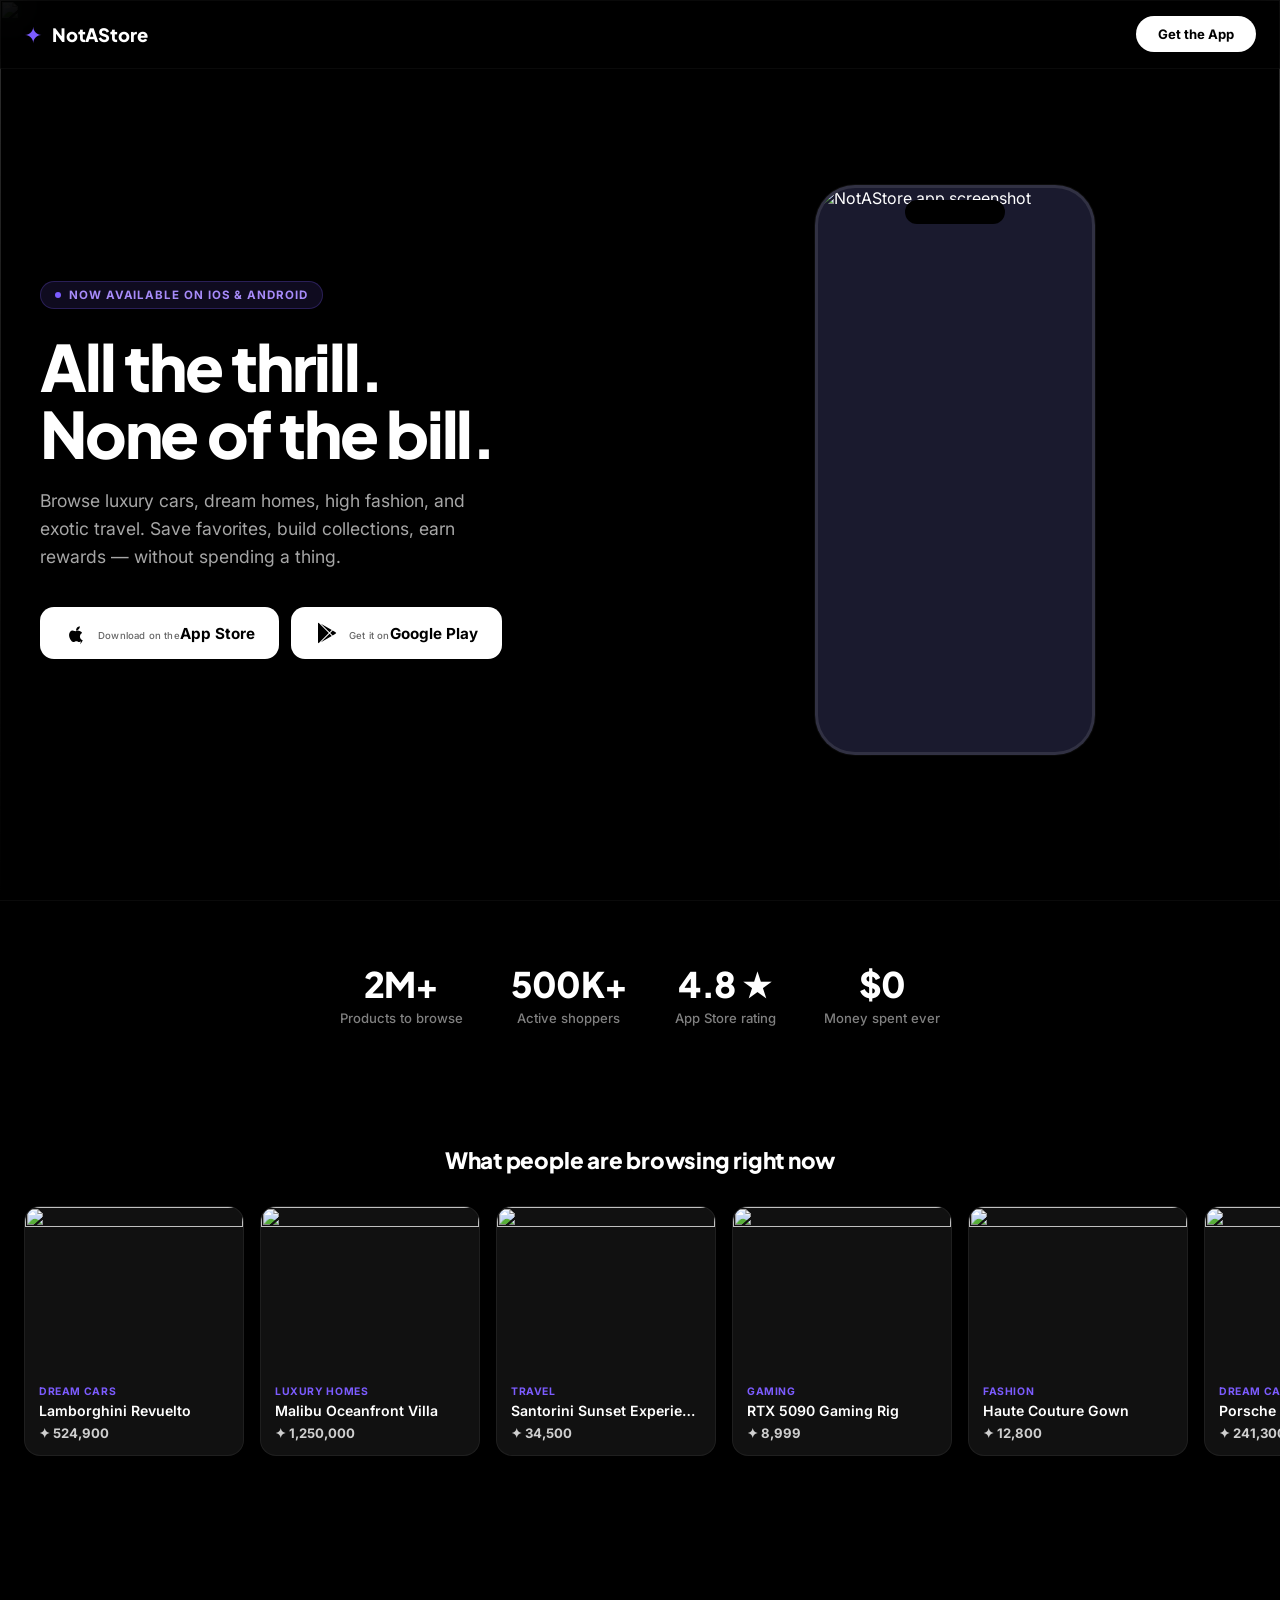
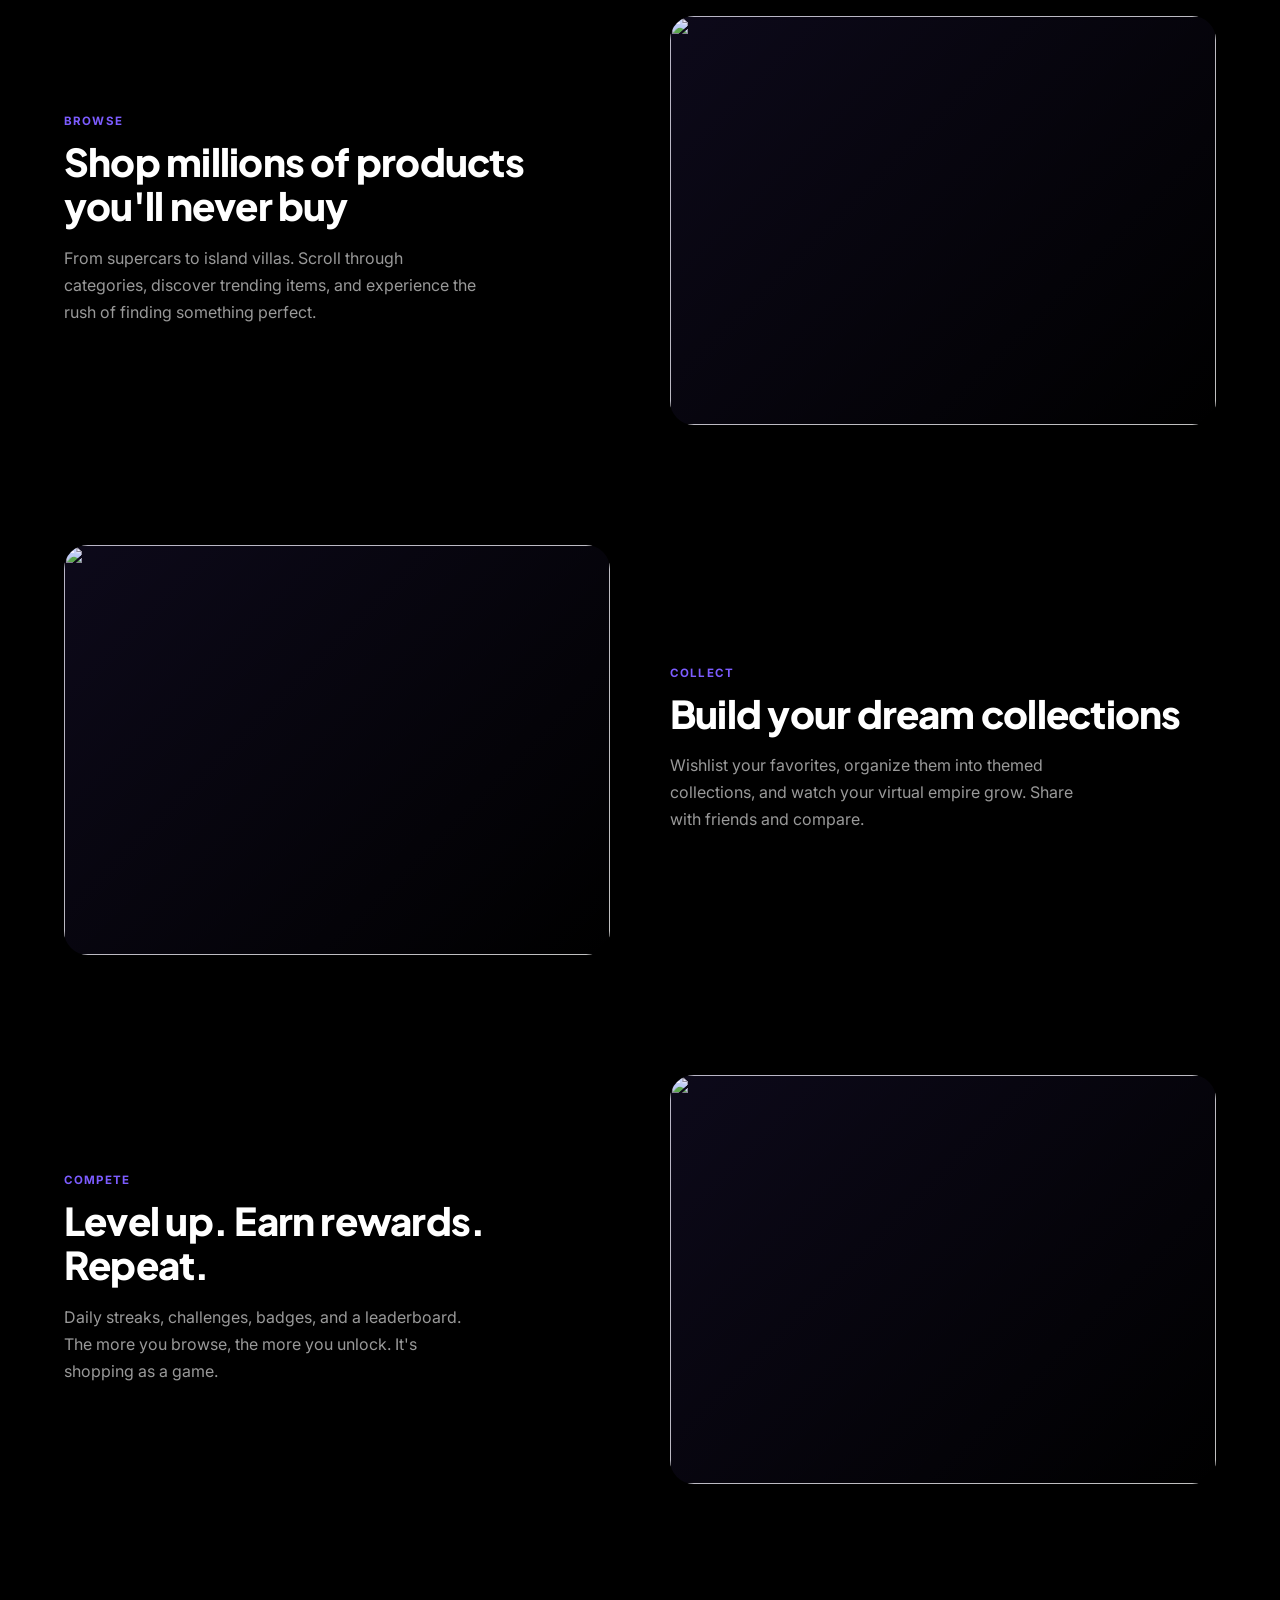
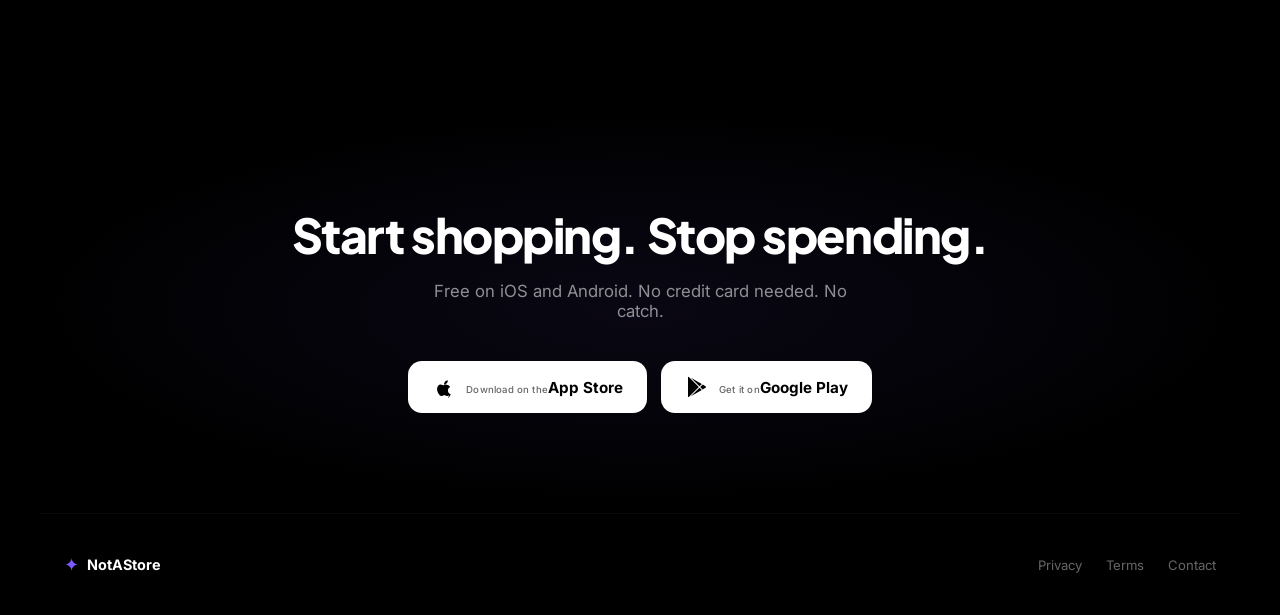
==== index.html @ e2fefe20 "Initial commit: NotAStore landing page" ====
<!DOCTYPE html>
<html lang="en">
<head>
  <meta charset="UTF-8" />
  <meta name="viewport" content="width=device-width, initial-scale=1.0, viewport-fit=cover" />
  <title>NotAStore — Shopping without buying</title>
  <meta name="description" content="The most addictive shopping app where you never spend a dime. Browse, collect, and wishlist dream products." />
  <meta name="theme-color" content="#0a0a0f" />
  <link rel="icon" href="data:image/svg+xml,<svg xmlns='http://www.w3.org/2000/svg' viewBox='0 0 100 100'><text y='.9em' font-size='90'>✦</text></svg>" />
  <meta property="og:title" content="NotAStore — Shopping without buying" />
  <meta property="og:description" content="Browse, collect, and wishlist dream products. No real purchases. Pure fun." />
  <meta property="og:type" content="website" />
  <meta property="og:url" content="https://notastore.app" />
  <link rel="preconnect" href="https://fonts.googleapis.com" />
  <link rel="preconnect" href="https://fonts.gstatic.com" crossorigin />
  <link href="https://fonts.googleapis.com/css2?family=Inter:wght@400;500;600;700;800;900&family=Plus+Jakarta+Sans:wght@600;700;800;900&display=swap" rel="stylesheet" />
  <style>
    *, *::before, *::after { margin: 0; padding: 0; box-sizing: border-box; }
    html { font-size: 16px; scroll-behavior: smooth; }
    body {
      font-family: 'Inter', -apple-system, sans-serif;
      background: #000;
      color: #fff;
      -webkit-font-smoothing: antialiased;
      overflow-x: hidden;
    }
    a { text-decoration: none; color: inherit; }
    img { display: block; max-width: 100%; }
    button { font-family: inherit; border: none; background: none; cursor: pointer; color: inherit; }

    /* ====== NAV ====== */
    .nav {
      position: fixed;
      top: 0;
      left: 0;
      right: 0;
      z-index: 100;
      padding: 16px 24px;
      display: flex;
      align-items: center;
      justify-content: space-between;
      background: rgba(0,0,0,0.6);
      backdrop-filter: blur(20px);
      -webkit-backdrop-filter: blur(20px);
      border-bottom: 1px solid rgba(255,255,255,0.04);
    }
    .nav__brand {
      display: flex;
      align-items: center;
      gap: 10px;
    }
    .nav__icon {
      font-size: 1.4rem;
      color: #7c5cff;
    }
    .nav__name {
      font-family: 'Plus Jakarta Sans', sans-serif;
      font-size: 1.15rem;
      font-weight: 800;
      letter-spacing: -0.01em;
    }
    .nav__download {
      padding: 10px 22px;
      background: #fff;
      color: #000;
      font-size: 0.82rem;
      font-weight: 700;
      border-radius: 999px;
      transition: transform 0.15s;
    }
    .nav__download:active { transform: scale(0.95); }

    /* ====== HERO ====== */
    .hero {
      position: relative;
      min-height: 100dvh;
      display: flex;
      align-items: center;
      padding: 120px 24px 80px;
    }
    .hero__bg {
      position: absolute;
      inset: 0;
      z-index: 0;
    }
    .hero__bg-img {
      width: 100%;
      height: 100%;
      object-fit: cover;
      opacity: 0.35;
    }
    .hero__bg-gradient {
      position: absolute;
      inset: 0;
      background: linear-gradient(to bottom, rgba(0,0,0,0.3) 0%, rgba(0,0,0,0.85) 70%, #000 100%);
    }
    .hero__inner {
      position: relative;
      z-index: 1;
      max-width: 1200px;
      margin: 0 auto;
      width: 100%;
      display: grid;
      grid-template-columns: 1fr 1fr;
      gap: 60px;
      align-items: center;
    }
    .hero__text { }
    .hero__tag {
      display: inline-flex;
      align-items: center;
      gap: 8px;
      padding: 6px 14px;
      background: rgba(124,92,255,0.12);
      border: 1px solid rgba(124,92,255,0.25);
      border-radius: 999px;
      font-size: 0.72rem;
      font-weight: 700;
      color: #a78bfa;
      text-transform: uppercase;
      letter-spacing: 0.08em;
      margin-bottom: 24px;
    }
    .hero__tag-dot {
      width: 6px;
      height: 6px;
      background: #7c5cff;
      border-radius: 50%;
      animation: blink 2s infinite;
    }
    @keyframes blink {
      0%, 100% { opacity: 1; }
      50% { opacity: 0.3; }
    }
    .hero__headline {
      font-family: 'Plus Jakarta Sans', sans-serif;
      font-size: clamp(2.4rem, 5vw, 4rem);
      font-weight: 900;
      line-height: 1.05;
      letter-spacing: -0.035em;
      margin-bottom: 20px;
    }
    .hero__sub {
      font-size: 1.1rem;
      color: rgba(255,255,255,0.65);
      line-height: 1.6;
      max-width: 440px;
      margin-bottom: 36px;
    }
    .hero__actions {
      display: flex;
      gap: 12px;
      flex-wrap: wrap;
    }
    .store-btn {
      display: inline-flex;
      align-items: center;
      gap: 10px;
      padding: 14px 24px;
      background: #fff;
      color: #000;
      border-radius: 14px;
      transition: transform 0.15s, box-shadow 0.2s;
    }
    .store-btn:hover {
      transform: translateY(-1px);
      box-shadow: 0 8px 24px rgba(255,255,255,0.08);
    }
    .store-btn__icon { width: 24px; height: 24px; flex-shrink: 0; }
    .store-btn__label { font-size: 0.6rem; font-weight: 500; opacity: 0.6; letter-spacing: 0.02em; }
    .store-btn__name { font-size: 0.95rem; font-weight: 700; margin-top: 1px; }

    /* Phone Mockup */
    .hero__phone {
      display: flex;
      justify-content: center;
    }
    .phone-frame {
      width: 280px;
      height: 570px;
      background: #1a1a2e;
      border-radius: 40px;
      border: 3px solid rgba(255,255,255,0.1);
      box-shadow: 0 40px 80px rgba(0,0,0,0.5), 0 0 0 1px rgba(255,255,255,0.05);
      overflow: hidden;
      position: relative;
    }
    .phone-frame__notch {
      position: absolute;
      top: 12px;
      left: 50%;
      transform: translateX(-50%);
      width: 100px;
      height: 24px;
      background: #000;
      border-radius: 20px;
      z-index: 2;
    }
    .phone-frame__screen {
      width: 100%;
      height: 100%;
      object-fit: cover;
    }

    /* ====== SOCIAL PROOF ====== */
    .proof {
      padding: 60px 24px;
      background: #000;
      border-top: 1px solid rgba(255,255,255,0.04);
    }
    .proof__inner {
      max-width: 900px;
      margin: 0 auto;
      display: flex;
      align-items: center;
      justify-content: center;
      gap: 48px;
      flex-wrap: wrap;
    }
    .proof__item {
      text-align: center;
    }
    .proof__number {
      font-family: 'Plus Jakarta Sans', sans-serif;
      font-size: 2.2rem;
      font-weight: 900;
      letter-spacing: -0.02em;
    }
    .proof__label {
      font-size: 0.82rem;
      color: rgba(255,255,255,0.5);
      margin-top: 4px;
      font-weight: 500;
    }

    /* ====== SHOWCASE ====== */
    .showcase {
      padding: 100px 24px;
      max-width: 1200px;
      margin: 0 auto;
    }
    .showcase__section {
      display: grid;
      grid-template-columns: 1fr 1fr;
      gap: 60px;
      align-items: center;
      margin-bottom: 120px;
    }
    .showcase__section:nth-child(even) .showcase__visual { order: -1; }
    .showcase__label {
      font-size: 0.72rem;
      font-weight: 700;
      text-transform: uppercase;
      letter-spacing: 0.1em;
      color: #7c5cff;
      margin-bottom: 12px;
    }
    .showcase__title {
      font-family: 'Plus Jakarta Sans', sans-serif;
      font-size: clamp(1.6rem, 3vw, 2.4rem);
      font-weight: 800;
      line-height: 1.15;
      letter-spacing: -0.02em;
      margin-bottom: 16px;
    }
    .showcase__desc {
      font-size: 1rem;
      color: rgba(255,255,255,0.6);
      line-height: 1.7;
      max-width: 420px;
    }
    .showcase__visual {
      border-radius: 24px;
      overflow: hidden;
      aspect-ratio: 4/3;
      position: relative;
    }
    .showcase__img {
      width: 100%;
      height: 100%;
      object-fit: cover;
    }
    .showcase__overlay {
      position: absolute;
      inset: 0;
      background: linear-gradient(135deg, rgba(124,92,255,0.1), transparent);
    }

    /* ====== PRODUCT STRIP ====== */
    .strip {
      padding: 60px 0;
      overflow: hidden;
    }
    .strip__title {
      font-family: 'Plus Jakarta Sans', sans-serif;
      font-size: 1.4rem;
      font-weight: 800;
      text-align: center;
      margin-bottom: 32px;
      letter-spacing: -0.01em;
    }
    .strip__row {
      display: flex;
      gap: 16px;
      padding: 0 24px;
      overflow-x: auto;
      scrollbar-width: none;
      -webkit-overflow-scrolling: touch;
    }
    .strip__row::-webkit-scrollbar { display: none; }
    .strip__card {
      flex-shrink: 0;
      width: 220px;
      border-radius: 16px;
      overflow: hidden;
      background: #111;
      border: 1px solid rgba(255,255,255,0.06);
      transition: transform 0.2s;
    }
    .strip__card:hover { transform: translateY(-4px); }
    .strip__card-img {
      width: 100%;
      aspect-ratio: 4/3;
      object-fit: cover;
    }
    .strip__card-body { padding: 14px; }
    .strip__card-cat {
      font-size: 0.65rem;
      font-weight: 700;
      color: #7c5cff;
      text-transform: uppercase;
      letter-spacing: 0.06em;
    }
    .strip__card-name {
      font-size: 0.88rem;
      font-weight: 600;
      margin-top: 4px;
      white-space: nowrap;
      overflow: hidden;
      text-overflow: ellipsis;
    }
    .strip__card-price {
      font-size: 0.82rem;
      font-weight: 700;
      margin-top: 6px;
      color: rgba(255,255,255,0.8);
    }

    /* ====== DOWNLOAD CTA ====== */
    .download {
      padding: 100px 24px;
      text-align: center;
      position: relative;
      overflow: hidden;
    }
    .download__bg {
      position: absolute;
      inset: 0;
      background: radial-gradient(ellipse at center, rgba(124,92,255,0.08) 0%, transparent 70%);
    }
    .download__inner {
      position: relative;
      z-index: 1;
    }
    .download__title {
      font-family: 'Plus Jakarta Sans', sans-serif;
      font-size: clamp(1.8rem, 4vw, 3rem);
      font-weight: 900;
      letter-spacing: -0.03em;
      margin-bottom: 16px;
    }
    .download__sub {
      font-size: 1.05rem;
      color: rgba(255,255,255,0.55);
      margin-bottom: 40px;
      max-width: 460px;
      margin-left: auto;
      margin-right: auto;
    }
    .download__buttons {
      display: flex;
      gap: 14px;
      justify-content: center;
      flex-wrap: wrap;
    }

    /* ====== FOOTER ====== */
    .footer {
      padding: 40px 24px;
      border-top: 1px solid rgba(255,255,255,0.04);
      display: flex;
      align-items: center;
      justify-content: space-between;
      max-width: 1200px;
      margin: 0 auto;
    }
    .footer__brand {
      display: flex;
      align-items: center;
      gap: 8px;
    }
    .footer__icon { font-size: 1.1rem; color: #7c5cff; }
    .footer__name { font-weight: 700; font-size: 0.9rem; }
    .footer__links {
      display: flex;
      gap: 24px;
    }
    .footer__link {
      font-size: 0.82rem;
      color: rgba(255,255,255,0.4);
      transition: color 0.15s;
    }
    .footer__link:hover { color: #fff; }

    /* ====== RESPONSIVE ====== */
    @media (max-width: 768px) {
      .hero__inner {
        grid-template-columns: 1fr;
        text-align: center;
        gap: 40px;
      }
      .hero__sub { margin-left: auto; margin-right: auto; }
      .hero__actions { justify-content: center; }
      .hero__phone { order: -1; }
      .phone-frame { width: 220px; height: 450px; border-radius: 32px; }
      .showcase__section {
        grid-template-columns: 1fr;
        gap: 32px;
        margin-bottom: 80px;
      }
      .showcase__section:nth-child(even) .showcase__visual { order: 0; }
      .showcase__desc { max-width: 100%; }
      .proof__inner { gap: 32px; }
      .footer {
        flex-direction: column;
        gap: 16px;
        text-align: center;
      }
      .hero__actions {
        flex-direction: column;
        align-items: center;
      }
      .store-btn { width: 100%; max-width: 260px; justify-content: center; }
    }
  </style>
</head>
<body>

  <!-- Nav -->
  <nav class="nav">
    <div class="nav__brand">
      <span class="nav__icon">✦</span>
      <span class="nav__name">NotAStore</span>
    </div>
    <a href="#download" class="nav__download">Get the App</a>
  </nav>

  <!-- Hero -->
  <section class="hero">
    <div class="hero__bg">
      <img
        src="https://images.unsplash.com/photo-1441986300917-64674bd600d8?w=1920&h=1080&fit=crop"
        alt=""
        class="hero__bg-img"
        loading="eager"
      />
      <div class="hero__bg-gradient"></div>
    </div>
    <div class="hero__inner">
      <div class="hero__text">
        <div class="hero__tag">
          <span class="hero__tag-dot"></span>
          Now Available on iOS & Android
        </div>
        <h1 class="hero__headline">All the thrill.<br/>None of the bill.</h1>
        <p class="hero__sub">
          Browse luxury cars, dream homes, high fashion, and exotic travel.
          Save favorites, build collections, earn rewards — without spending a thing.
        </p>
        <div class="hero__actions">
          <a href="#" class="store-btn">
            <svg class="store-btn__icon" viewBox="0 0 24 24" fill="currentColor"><path d="M17.05 20.28c-.98.95-2.05.88-3.08.4-1.09-.5-2.08-.52-3.23 0-1.44.64-2.2.46-3.06-.4C3.79 16.17 4.36 9.84 8.7 9.57c1.23.06 2.09.7 2.81.73.99-.2 1.94-.77 3-.67 1.68.14 2.95.84 3.55 2.27-3.25 1.94-2.48 6.23.67 7.44-.55 1.41-1.27 2.8-2.68 3.94zM12.03 9.5c-.15-2.23 1.66-4.07 3.74-4.25.29 2.58-2.34 4.5-3.74 4.25z"/></svg>
            <span><span class="store-btn__label">Download on the</span><span class="store-btn__name">App Store</span></span>
          </a>
          <a href="#" class="store-btn">
            <svg class="store-btn__icon" viewBox="0 0 24 24" fill="currentColor"><path d="M3.609 1.814L13.792 12 3.61 22.186a.996.996 0 0 1-.61-.92V2.734a1 1 0 0 1 .609-.92zm10.89 10.893l2.302 2.302-10.937 6.333 8.635-8.635zm3.199-3.198l2.807 1.626a1 1 0 0 1 0 1.73l-2.808 1.626L15.206 12l2.492-2.491zM5.864 2.658L16.802 8.99l-2.303 2.303-8.635-8.635z"/></svg>
            <span><span class="store-btn__label">Get it on</span><span class="store-btn__name">Google Play</span></span>
          </a>
        </div>
      </div>
      <div class="hero__phone">
        <div class="phone-frame">
          <div class="phone-frame__notch"></div>
          <img
            src="https://images.unsplash.com/photo-1441986300917-64674bd600d8?w=560&h=1120&fit=crop"
            alt="NotAStore app screenshot"
            class="phone-frame__screen"
          />
        </div>
      </div>
    </div>
  </section>

  <!-- Social Proof -->
  <section class="proof">
    <div class="proof__inner">
      <div class="proof__item">
        <div class="proof__number">2M+</div>
        <div class="proof__label">Products to browse</div>
      </div>
      <div class="proof__item">
        <div class="proof__number">500K+</div>
        <div class="proof__label">Active shoppers</div>
      </div>
      <div class="proof__item">
        <div class="proof__number">4.8 ★</div>
        <div class="proof__label">App Store rating</div>
      </div>
      <div class="proof__item">
        <div class="proof__number">$0</div>
        <div class="proof__label">Money spent ever</div>
      </div>
    </div>
  </section>

  <!-- Product Strip -->
  <section class="strip">
    <h2 class="strip__title">What people are browsing right now</h2>
    <div class="strip__row">
      <div class="strip__card">
        <img src="https://images.unsplash.com/photo-1544636331-e26879cd4d9b?w=440&h=330&fit=crop" alt="" class="strip__card-img" />
        <div class="strip__card-body">
          <div class="strip__card-cat">Dream Cars</div>
          <div class="strip__card-name">Lamborghini Revuelto</div>
          <div class="strip__card-price">✦ 524,900</div>
        </div>
      </div>
      <div class="strip__card">
        <img src="https://images.unsplash.com/photo-1613490493576-7fde63acd811?w=440&h=330&fit=crop" alt="" class="strip__card-img" />
        <div class="strip__card-body">
          <div class="strip__card-cat">Luxury Homes</div>
          <div class="strip__card-name">Malibu Oceanfront Villa</div>
          <div class="strip__card-price">✦ 1,250,000</div>
        </div>
      </div>
      <div class="strip__card">
        <img src="https://images.unsplash.com/photo-1570077188670-e3a8d69ac5ff?w=440&h=330&fit=crop" alt="" class="strip__card-img" />
        <div class="strip__card-body">
          <div class="strip__card-cat">Travel</div>
          <div class="strip__card-name">Santorini Sunset Experience</div>
          <div class="strip__card-price">✦ 34,500</div>
        </div>
      </div>
      <div class="strip__card">
        <img src="https://images.unsplash.com/photo-1593152167544-085d3b9c4938?w=440&h=330&fit=crop" alt="" class="strip__card-img" />
        <div class="strip__card-body">
          <div class="strip__card-cat">Gaming</div>
          <div class="strip__card-name">RTX 5090 Gaming Rig</div>
          <div class="strip__card-price">✦ 8,999</div>
        </div>
      </div>
      <div class="strip__card">
        <img src="https://images.unsplash.com/photo-1518611012118-696072aa579a?w=440&h=330&fit=crop" alt="" class="strip__card-img" />
        <div class="strip__card-body">
          <div class="strip__card-cat">Fashion</div>
          <div class="strip__card-name">Haute Couture Gown</div>
          <div class="strip__card-price">✦ 12,800</div>
        </div>
      </div>
      <div class="strip__card">
        <img src="https://images.unsplash.com/photo-1503376780353-7e6692767b70?w=440&h=330&fit=crop" alt="" class="strip__card-img" />
        <div class="strip__card-body">
          <div class="strip__card-cat">Dream Cars</div>
          <div class="strip__card-name">Porsche 911 GT3 RS</div>
          <div class="strip__card-price">✦ 241,300</div>
        </div>
      </div>
    </div>
  </section>

  <!-- Showcase Sections -->
  <section class="showcase">
    <div class="showcase__section">
      <div class="showcase__content">
        <div class="showcase__label">Browse</div>
        <h2 class="showcase__title">Shop millions of products you'll never buy</h2>
        <p class="showcase__desc">
          From supercars to island villas. Scroll through categories,
          discover trending items, and experience the rush of finding something perfect.
        </p>
      </div>
      <div class="showcase__visual">
        <img src="https://images.unsplash.com/photo-1506929562872-bb421503ef21?w=800&h=600&fit=crop" alt="" class="showcase__img" />
        <div class="showcase__overlay"></div>
      </div>
    </div>

    <div class="showcase__section">
      <div class="showcase__content">
        <div class="showcase__label">Collect</div>
        <h2 class="showcase__title">Build your dream collections</h2>
        <p class="showcase__desc">
          Wishlist your favorites, organize them into themed collections,
          and watch your virtual empire grow. Share with friends and compare.
        </p>
      </div>
      <div class="showcase__visual">
        <img src="https://images.unsplash.com/photo-1558618666-fcd25c85f82e?w=800&h=600&fit=crop" alt="" class="showcase__img" />
        <div class="showcase__overlay"></div>
      </div>
    </div>

    <div class="showcase__section">
      <div class="showcase__content">
        <div class="showcase__label">Compete</div>
        <h2 class="showcase__title">Level up. Earn rewards. Repeat.</h2>
        <p class="showcase__desc">
          Daily streaks, challenges, badges, and a leaderboard.
          The more you browse, the more you unlock. It's shopping as a game.
        </p>
      </div>
      <div class="showcase__visual">
        <img src="https://images.unsplash.com/photo-1598550476439-6847785fcea6?w=800&h=600&fit=crop" alt="" class="showcase__img" />
        <div class="showcase__overlay"></div>
      </div>
    </div>
  </section>

  <!-- Download CTA -->
  <section class="download" id="download">
    <div class="download__bg"></div>
    <div class="download__inner">
      <h2 class="download__title">Start shopping. Stop spending.</h2>
      <p class="download__sub">Free on iOS and Android. No credit card needed. No catch.</p>
      <div class="download__buttons">
        <a href="#" class="store-btn">
          <svg class="store-btn__icon" viewBox="0 0 24 24" fill="currentColor"><path d="M17.05 20.28c-.98.95-2.05.88-3.08.4-1.09-.5-2.08-.52-3.23 0-1.44.64-2.2.46-3.06-.4C3.79 16.17 4.36 9.84 8.7 9.57c1.23.06 2.09.7 2.81.73.99-.2 1.94-.77 3-.67 1.68.14 2.95.84 3.55 2.27-3.25 1.94-2.48 6.23.67 7.44-.55 1.41-1.27 2.8-2.68 3.94zM12.03 9.5c-.15-2.23 1.66-4.07 3.74-4.25.29 2.58-2.34 4.5-3.74 4.25z"/></svg>
          <span><span class="store-btn__label">Download on the</span><span class="store-btn__name">App Store</span></span>
        </a>
        <a href="#" class="store-btn">
          <svg class="store-btn__icon" viewBox="0 0 24 24" fill="currentColor"><path d="M3.609 1.814L13.792 12 3.61 22.186a.996.996 0 0 1-.61-.92V2.734a1 1 0 0 1 .609-.92zm10.89 10.893l2.302 2.302-10.937 6.333 8.635-8.635zm3.199-3.198l2.807 1.626a1 1 0 0 1 0 1.73l-2.808 1.626L15.206 12l2.492-2.491zM5.864 2.658L16.802 8.99l-2.303 2.303-8.635-8.635z"/></svg>
          <span><span class="store-btn__label">Get it on</span><span class="store-btn__name">Google Play</span></span>
        </a>
      </div>
    </div>
  </section>

  <!-- Footer -->
  <footer class="footer">
    <div class="footer__brand">
      <span class="footer__icon">✦</span>
      <span class="footer__name">NotAStore</span>
    </div>
    <div class="footer__links">
      <a href="#" class="footer__link">Privacy</a>
      <a href="#" class="footer__link">Terms</a>
      <a href="mailto:hello@notastore.app" class="footer__link">Contact</a>
    </div>
  </footer>

</body>
</html>
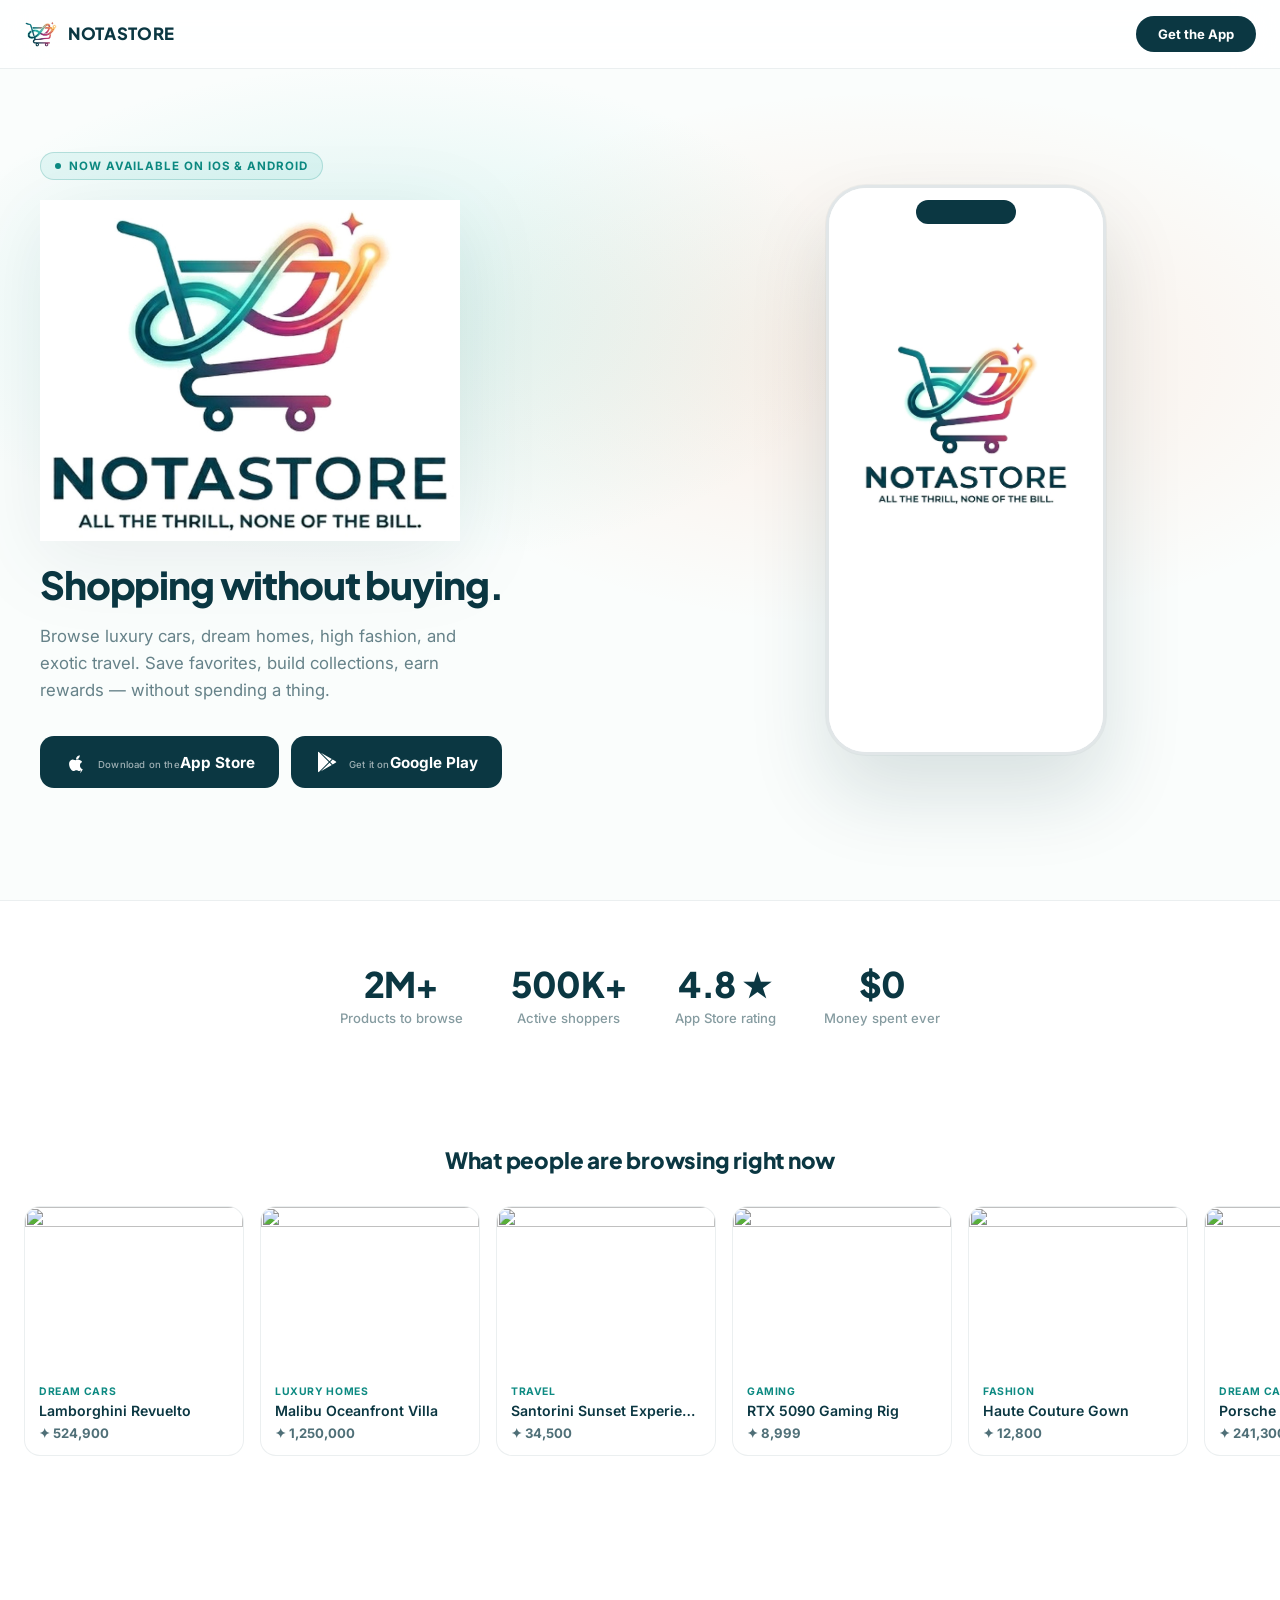
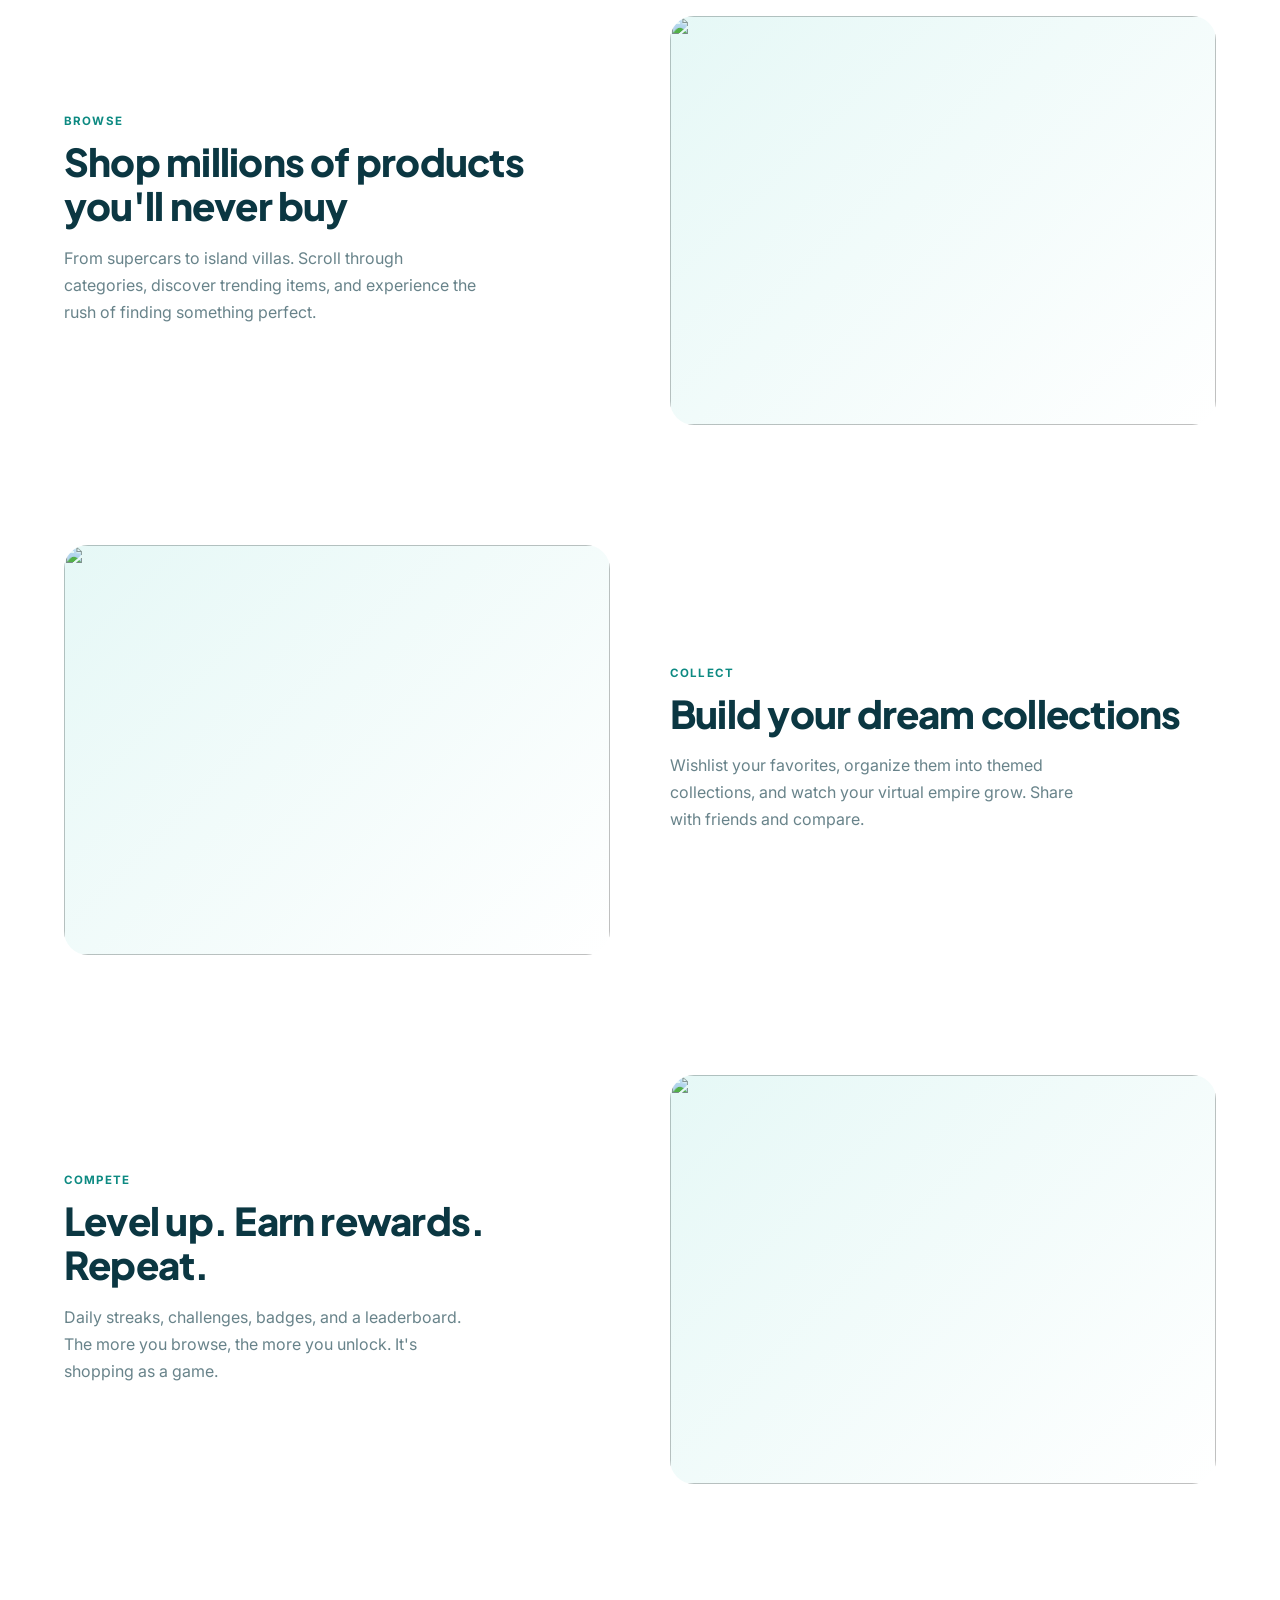
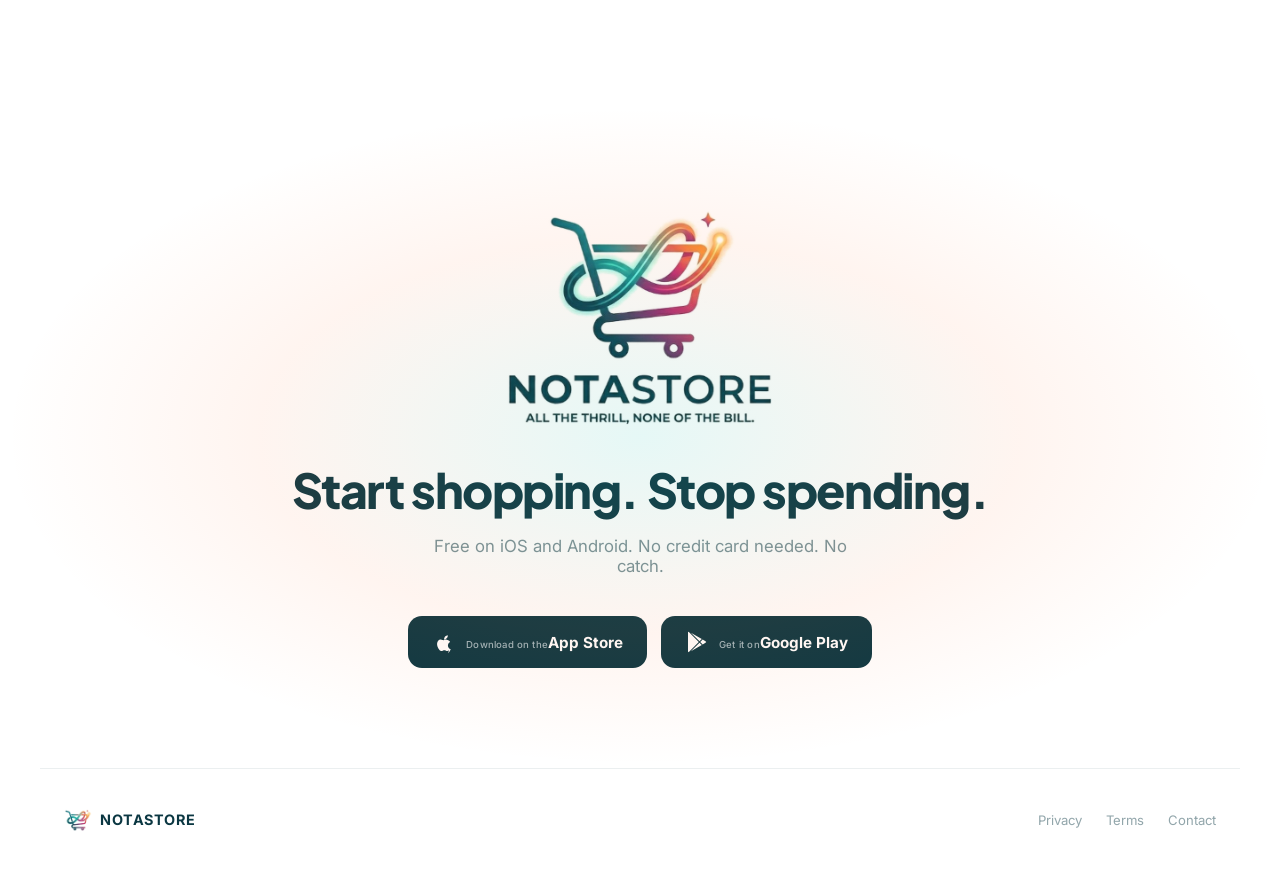
==== commit 4c8cc165: "Put the NotAStore lockup on the marketing site. Co-authored-by: Cursor <cursoragent@cursor.com>" ====
--- a/index.html
+++ b/index.html
@@ -3,14 +3,22 @@
 <head>
   <meta charset="UTF-8" />
   <meta name="viewport" content="width=device-width, initial-scale=1.0, viewport-fit=cover" />
-  <title>NotAStore — Shopping without buying</title>
+  <title>NotAStore — All the thrill, none of the bill</title>
   <meta name="description" content="The most addictive shopping app where you never spend a dime. Browse, collect, and wishlist dream products." />
-  <meta name="theme-color" content="#0a0a0f" />
-  <link rel="icon" href="data:image/svg+xml,<svg xmlns='http://www.w3.org/2000/svg' viewBox='0 0 100 100'><text y='.9em' font-size='90'>✦</text></svg>" />
-  <meta property="og:title" content="NotAStore — Shopping without buying" />
+  <meta name="theme-color" content="#FFFFFF" />
+  <link rel="icon" type="image/png" href="/assets/favicon.png" />
+  <link rel="apple-touch-icon" href="/assets/apple-touch-icon.png" />
+  <meta property="og:title" content="NotAStore — All the thrill, none of the bill" />
   <meta property="og:description" content="Browse, collect, and wishlist dream products. No real purchases. Pure fun." />
+  <meta property="og:image" content="https://notastore.app/assets/og.png" />
+  <meta property="og:image:width" content="1200" />
+  <meta property="og:image:height" content="630" />
   <meta property="og:type" content="website" />
   <meta property="og:url" content="https://notastore.app" />
+  <meta name="twitter:card" content="summary_large_image" />
+  <meta name="twitter:title" content="NotAStore — All the thrill, none of the bill" />
+  <meta name="twitter:description" content="Browse, collect, and wishlist dream products. No real purchases. Pure fun." />
+  <meta name="twitter:image" content="https://notastore.app/assets/og.png" />
   <link rel="preconnect" href="https://fonts.googleapis.com" />
   <link rel="preconnect" href="https://fonts.gstatic.com" crossorigin />
   <link href="https://fonts.googleapis.com/css2?family=Inter:wght@400;500;600;700;800;900&family=Plus+Jakarta+Sans:wght@600;700;800;900&display=swap" rel="stylesheet" />
@@ -19,8 +27,8 @@
     html { font-size: 16px; scroll-behavior: smooth; }
     body {
       font-family: 'Inter', -apple-system, sans-serif;
-      background: #000;
-      color: #fff;
+      background: #FFFFFF;
+      color: #0B3742;
       -webkit-font-smoothing: antialiased;
       overflow-x: hidden;
     }
@@ -39,30 +47,33 @@
       display: flex;
       align-items: center;
       justify-content: space-between;
-      background: rgba(0,0,0,0.6);
+      background: rgba(255,255,255,0.82);
       backdrop-filter: blur(20px);
       -webkit-backdrop-filter: blur(20px);
-      border-bottom: 1px solid rgba(255,255,255,0.04);
+      border-bottom: 1px solid rgba(11,55,66,0.08);
     }
     .nav__brand {
       display: flex;
       align-items: center;
       gap: 10px;
     }
-    .nav__icon {
-      font-size: 1.4rem;
-      color: #7c5cff;
+    .nav__mark {
+      width: 34px;
+      height: auto;
+      display: block;
     }
     .nav__name {
       font-family: 'Plus Jakarta Sans', sans-serif;
-      font-size: 1.15rem;
+      font-size: 1.05rem;
       font-weight: 800;
-      letter-spacing: -0.01em;
+      letter-spacing: 0.04em;
+      text-transform: uppercase;
+      color: #0B3742;
     }
     .nav__download {
       padding: 10px 22px;
-      background: #fff;
-      color: #000;
+      background: #0B3742;
+      color: #fff;
       font-size: 0.82rem;
       font-weight: 700;
       border-radius: 999px;
@@ -77,22 +88,16 @@
       display: flex;
       align-items: center;
       padding: 120px 24px 80px;
+      overflow: hidden;
     }
     .hero__bg {
       position: absolute;
       inset: 0;
       z-index: 0;
-    }
-    .hero__bg-img {
-      width: 100%;
-      height: 100%;
-      object-fit: cover;
-      opacity: 0.35;
-    }
-    .hero__bg-gradient {
-      position: absolute;
-      inset: 0;
-      background: linear-gradient(to bottom, rgba(0,0,0,0.3) 0%, rgba(0,0,0,0.85) 70%, #000 100%);
+      background:
+        radial-gradient(ellipse 70% 50% at 70% 40%, rgba(255,122,61,0.12), transparent 60%),
+        radial-gradient(ellipse 60% 45% at 30% 35%, rgba(46,196,182,0.16), transparent 62%),
+        #FAFDFC;
     }
     .hero__inner {
       position: relative;
@@ -101,30 +106,35 @@
       margin: 0 auto;
       width: 100%;
       display: grid;
-      grid-template-columns: 1fr 1fr;
-      gap: 60px;
-      align-items: center;
-    }
-    .hero__text { }
+      grid-template-columns: 1.05fr 0.95fr;
+      gap: 48px;
+      align-items: center;
+    }
+    .hero__lockup {
+      width: min(100%, 420px);
+      height: auto;
+      margin-bottom: 22px;
+      filter: drop-shadow(0 18px 40px rgba(11,55,66,0.08));
+    }
     .hero__tag {
       display: inline-flex;
       align-items: center;
       gap: 8px;
       padding: 6px 14px;
-      background: rgba(124,92,255,0.12);
-      border: 1px solid rgba(124,92,255,0.25);
+      background: rgba(46,196,182,0.1);
+      border: 1px solid rgba(13,138,130,0.22);
       border-radius: 999px;
       font-size: 0.72rem;
       font-weight: 700;
-      color: #a78bfa;
+      color: #0D8A82;
       text-transform: uppercase;
       letter-spacing: 0.08em;
-      margin-bottom: 24px;
+      margin-bottom: 20px;
     }
     .hero__tag-dot {
       width: 6px;
       height: 6px;
-      background: #7c5cff;
+      background: #0D8A82;
       border-radius: 50%;
       animation: blink 2s infinite;
     }
@@ -134,18 +144,19 @@
     }
     .hero__headline {
       font-family: 'Plus Jakarta Sans', sans-serif;
-      font-size: clamp(2.4rem, 5vw, 4rem);
-      font-weight: 900;
-      line-height: 1.05;
-      letter-spacing: -0.035em;
-      margin-bottom: 20px;
+      font-size: clamp(1.7rem, 3.4vw, 2.4rem);
+      font-weight: 800;
+      line-height: 1.15;
+      letter-spacing: -0.03em;
+      margin-bottom: 16px;
+      color: #0B3742;
     }
     .hero__sub {
-      font-size: 1.1rem;
-      color: rgba(255,255,255,0.65);
+      font-size: 1.05rem;
+      color: rgba(11,55,66,0.62);
       line-height: 1.6;
       max-width: 440px;
-      margin-bottom: 36px;
+      margin-bottom: 32px;
     }
     .hero__actions {
       display: flex;
@@ -157,14 +168,14 @@
       align-items: center;
       gap: 10px;
       padding: 14px 24px;
-      background: #fff;
-      color: #000;
+      background: #0B3742;
+      color: #fff;
       border-radius: 14px;
       transition: transform 0.15s, box-shadow 0.2s;
     }
     .store-btn:hover {
       transform: translateY(-1px);
-      box-shadow: 0 8px 24px rgba(255,255,255,0.08);
+      box-shadow: 0 8px 24px rgba(11,55,66,0.18);
     }
     .store-btn__icon { width: 24px; height: 24px; flex-shrink: 0; }
     .store-btn__label { font-size: 0.6rem; font-weight: 500; opacity: 0.6; letter-spacing: 0.02em; }
@@ -178,10 +189,10 @@
     .phone-frame {
       width: 280px;
       height: 570px;
-      background: #1a1a2e;
+      background: #FFFFFF;
       border-radius: 40px;
-      border: 3px solid rgba(255,255,255,0.1);
-      box-shadow: 0 40px 80px rgba(0,0,0,0.5), 0 0 0 1px rgba(255,255,255,0.05);
+      border: 3px solid rgba(11,55,66,0.12);
+      box-shadow: 0 40px 80px rgba(11,55,66,0.14), 0 0 0 1px rgba(11,55,66,0.04);
       overflow: hidden;
       position: relative;
     }
@@ -192,7 +203,7 @@
       transform: translateX(-50%);
       width: 100px;
       height: 24px;
-      background: #000;
+      background: #0B3742;
       border-radius: 20px;
       z-index: 2;
     }
@@ -200,13 +211,14 @@
       width: 100%;
       height: 100%;
       object-fit: cover;
+      background: #FFFFFF;
     }
 
     /* ====== SOCIAL PROOF ====== */
     .proof {
       padding: 60px 24px;
-      background: #000;
-      border-top: 1px solid rgba(255,255,255,0.04);
+      background: #FFFFFF;
+      border-top: 1px solid rgba(11,55,66,0.08);
     }
     .proof__inner {
       max-width: 900px;
@@ -228,7 +240,7 @@
     }
     .proof__label {
       font-size: 0.82rem;
-      color: rgba(255,255,255,0.5);
+      color: rgba(11,55,66,0.5);
       margin-top: 4px;
       font-weight: 500;
     }
@@ -252,7 +264,7 @@
       font-weight: 700;
       text-transform: uppercase;
       letter-spacing: 0.1em;
-      color: #7c5cff;
+      color: #0D8A82;
       margin-bottom: 12px;
     }
     .showcase__title {
@@ -265,7 +277,7 @@
     }
     .showcase__desc {
       font-size: 1rem;
-      color: rgba(255,255,255,0.6);
+      color: rgba(11,55,66,0.62);
       line-height: 1.7;
       max-width: 420px;
     }
@@ -283,7 +295,7 @@
     .showcase__overlay {
       position: absolute;
       inset: 0;
-      background: linear-gradient(135deg, rgba(124,92,255,0.1), transparent);
+      background: linear-gradient(135deg, rgba(46,196,182,0.12), transparent);
     }
 
     /* ====== PRODUCT STRIP ====== */
@@ -313,8 +325,8 @@
       width: 220px;
       border-radius: 16px;
       overflow: hidden;
-      background: #111;
-      border: 1px solid rgba(255,255,255,0.06);
+      background: #FFFFFF;
+      border: 1px solid rgba(11,55,66,0.08);
       transition: transform 0.2s;
     }
     .strip__card:hover { transform: translateY(-4px); }
@@ -327,7 +339,7 @@
     .strip__card-cat {
       font-size: 0.65rem;
       font-weight: 700;
-      color: #7c5cff;
+      color: #0D8A82;
       text-transform: uppercase;
       letter-spacing: 0.06em;
     }
@@ -343,7 +355,7 @@
       font-size: 0.82rem;
       font-weight: 700;
       margin-top: 6px;
-      color: rgba(255,255,255,0.8);
+      color: rgba(11,55,66,0.72);
     }
 
     /* ====== DOWNLOAD CTA ====== */
@@ -356,11 +368,13 @@
     .download__bg {
       position: absolute;
       inset: 0;
-      background: radial-gradient(ellipse at center, rgba(124,92,255,0.08) 0%, transparent 70%);
-    }
-    .download__inner {
-      position: relative;
-      z-index: 1;
+      background: radial-gradient(ellipse at center, rgba(46,196,182,0.12) 0%, rgba(255,122,61,0.08) 42%, transparent 70%);
+    }
+    .download__lockup {
+      width: min(280px, 70vw);
+      height: auto;
+      margin: 0 auto 28px;
+      display: block;
     }
     .download__title {
       font-family: 'Plus Jakarta Sans', sans-serif;
@@ -371,7 +385,7 @@
     }
     .download__sub {
       font-size: 1.05rem;
-      color: rgba(255,255,255,0.55);
+      color: rgba(11,55,66,0.55);
       margin-bottom: 40px;
       max-width: 460px;
       margin-left: auto;
@@ -387,7 +401,7 @@
     /* ====== FOOTER ====== */
     .footer {
       padding: 40px 24px;
-      border-top: 1px solid rgba(255,255,255,0.04);
+      border-top: 1px solid rgba(11,55,66,0.08);
       display: flex;
       align-items: center;
       justify-content: space-between;
@@ -399,18 +413,27 @@
       align-items: center;
       gap: 8px;
     }
-    .footer__icon { font-size: 1.1rem; color: #7c5cff; }
-    .footer__name { font-weight: 700; font-size: 0.9rem; }
+    .footer__mark {
+      width: 28px;
+      height: auto;
+      display: block;
+    }
+    .footer__name {
+      font-weight: 700;
+      font-size: 0.9rem;
+      letter-spacing: 0.04em;
+      text-transform: uppercase;
+    }
     .footer__links {
       display: flex;
       gap: 24px;
     }
     .footer__link {
       font-size: 0.82rem;
-      color: rgba(255,255,255,0.4);
+      color: rgba(11,55,66,0.45);
       transition: color 0.15s;
     }
-    .footer__link:hover { color: #fff; }
+    .footer__link:hover { color: #0B3742; }
 
     /* ====== RESPONSIVE ====== */
     @media (max-width: 768px) {
@@ -420,6 +443,7 @@
         gap: 40px;
       }
       .hero__sub { margin-left: auto; margin-right: auto; }
+      .hero__lockup { margin-left: auto; margin-right: auto; }
       .hero__actions { justify-content: center; }
       .hero__phone { order: -1; }
       .phone-frame { width: 220px; height: 450px; border-radius: 32px; }
@@ -448,31 +472,31 @@
 
   <!-- Nav -->
   <nav class="nav">
-    <div class="nav__brand">
-      <span class="nav__icon">✦</span>
+    <a href="/" class="nav__brand" aria-label="NotAStore home">
+      <img class="nav__mark" src="/assets/logo-mark.png" width="34" height="27" alt="" />
       <span class="nav__name">NotAStore</span>
-    </div>
+    </a>
     <a href="#download" class="nav__download">Get the App</a>
   </nav>
 
   <!-- Hero -->
   <section class="hero">
-    <div class="hero__bg">
-      <img
-        src="https://images.unsplash.com/photo-1441986300917-64674bd600d8?w=1920&h=1080&fit=crop"
-        alt=""
-        class="hero__bg-img"
-        loading="eager"
-      />
-      <div class="hero__bg-gradient"></div>
-    </div>
+    <div class="hero__bg" aria-hidden="true"></div>
     <div class="hero__inner">
       <div class="hero__text">
         <div class="hero__tag">
           <span class="hero__tag-dot"></span>
           Now Available on iOS & Android
         </div>
-        <h1 class="hero__headline">All the thrill.<br/>None of the bill.</h1>
+        <img
+          class="hero__lockup"
+          src="/assets/logo-lockup.jpg"
+          width="1260"
+          height="1021"
+          alt="NOTASTORE. All the thrill, none of the bill."
+          fetchpriority="high"
+        />
+        <h1 class="hero__headline">Shopping without buying.</h1>
         <p class="hero__sub">
           Browse luxury cars, dream homes, high fashion, and exotic travel.
           Save favorites, build collections, earn rewards — without spending a thing.
@@ -492,9 +516,11 @@
         <div class="phone-frame">
           <div class="phone-frame__notch"></div>
           <img
-            src="https://images.unsplash.com/photo-1441986300917-64674bd600d8?w=560&h=1120&fit=crop"
-            alt="NotAStore app screenshot"
+            src="/assets/app-splash.png"
+            alt="NotAStore app launch screen"
             class="phone-frame__screen"
+            width="1170"
+            height="2532"
           />
         </div>
       </div>
@@ -630,6 +656,7 @@
   <section class="download" id="download">
     <div class="download__bg"></div>
     <div class="download__inner">
+      <img class="download__lockup" src="/assets/logo-lockup.jpg" width="1260" height="1021" alt="NOTASTORE. All the thrill, none of the bill." />
       <h2 class="download__title">Start shopping. Stop spending.</h2>
       <p class="download__sub">Free on iOS and Android. No credit card needed. No catch.</p>
       <div class="download__buttons">
@@ -647,13 +674,13 @@
 
   <!-- Footer -->
   <footer class="footer">
-    <div class="footer__brand">
-      <span class="footer__icon">✦</span>
+    <a href="/" class="footer__brand" aria-label="NotAStore home">
+      <img class="footer__mark" src="/assets/logo-mark.png" width="28" height="22" alt="" />
       <span class="footer__name">NotAStore</span>
-    </div>
+    </a>
     <div class="footer__links">
-      <a href="#" class="footer__link">Privacy</a>
-      <a href="#" class="footer__link">Terms</a>
+      <a href="/privacy" class="footer__link">Privacy</a>
+      <a href="/terms" class="footer__link">Terms</a>
       <a href="mailto:hello@notastore.app" class="footer__link">Contact</a>
     </div>
   </footer>
